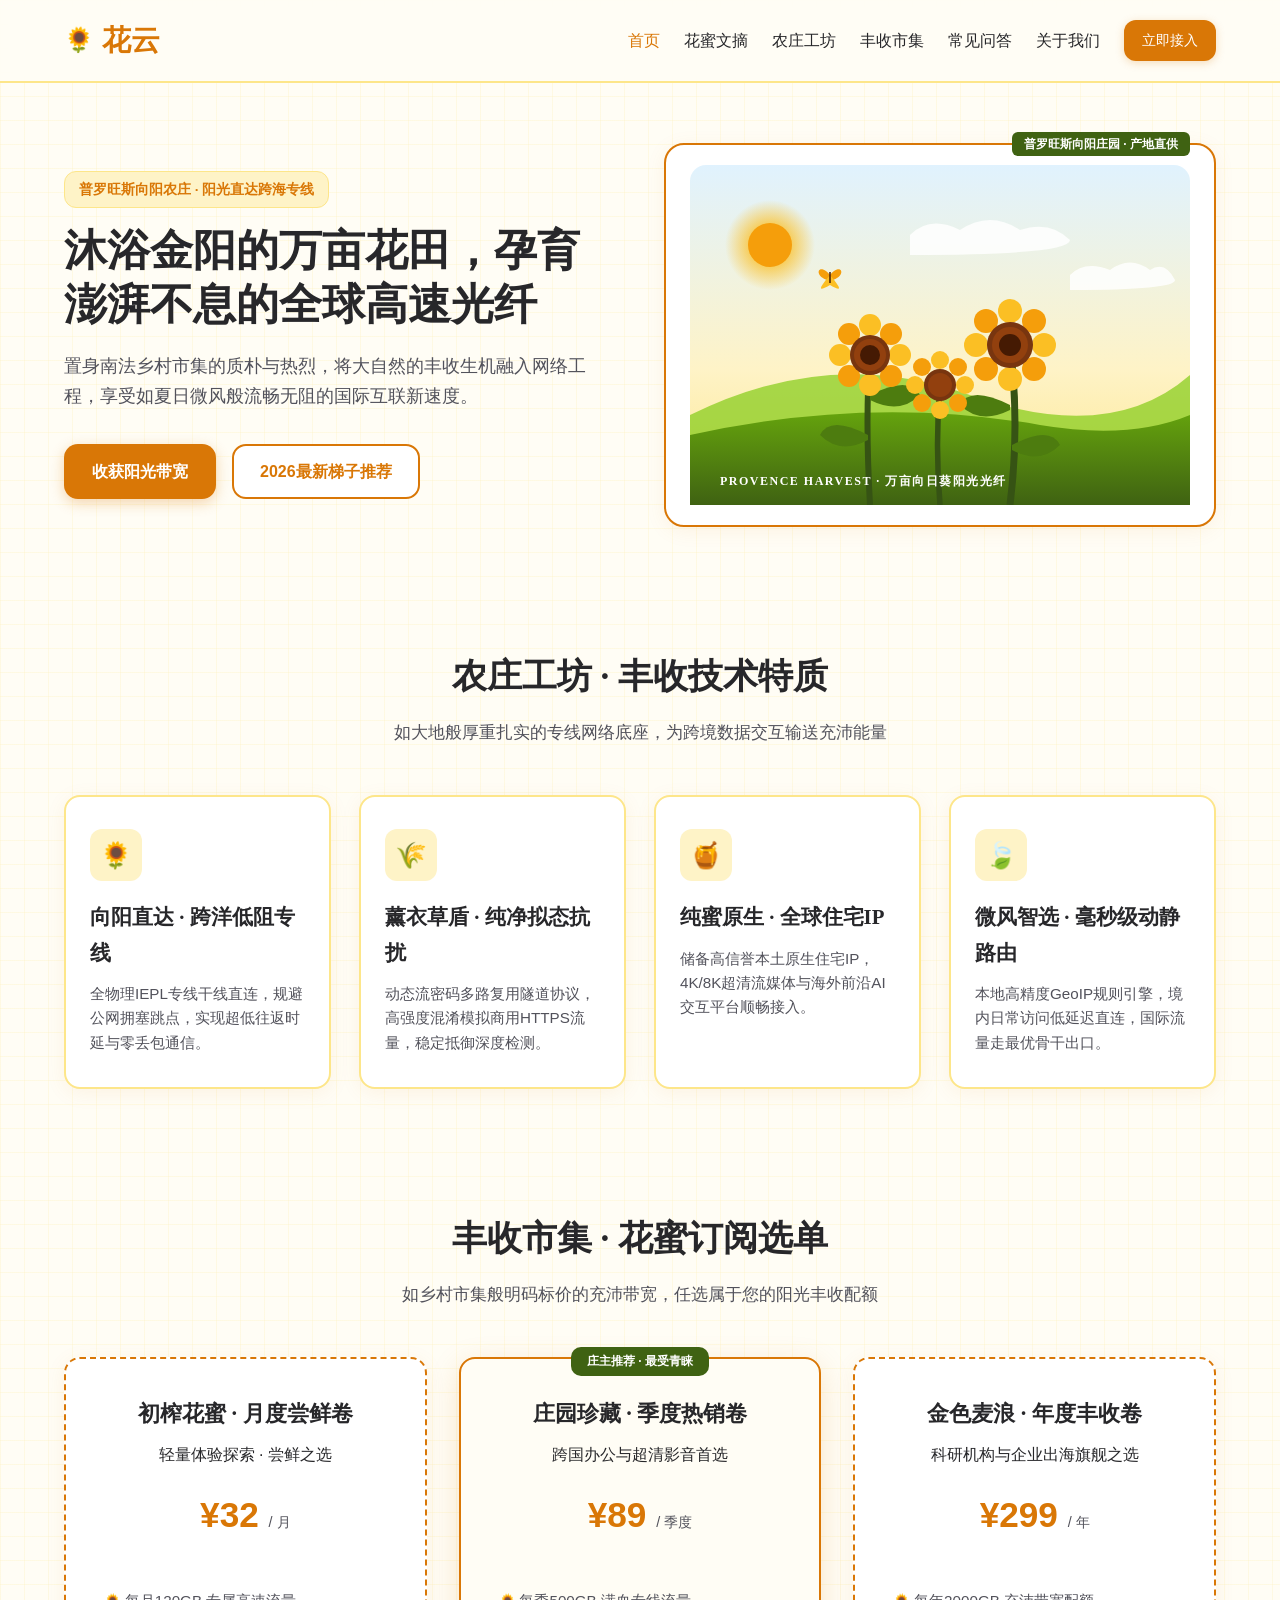
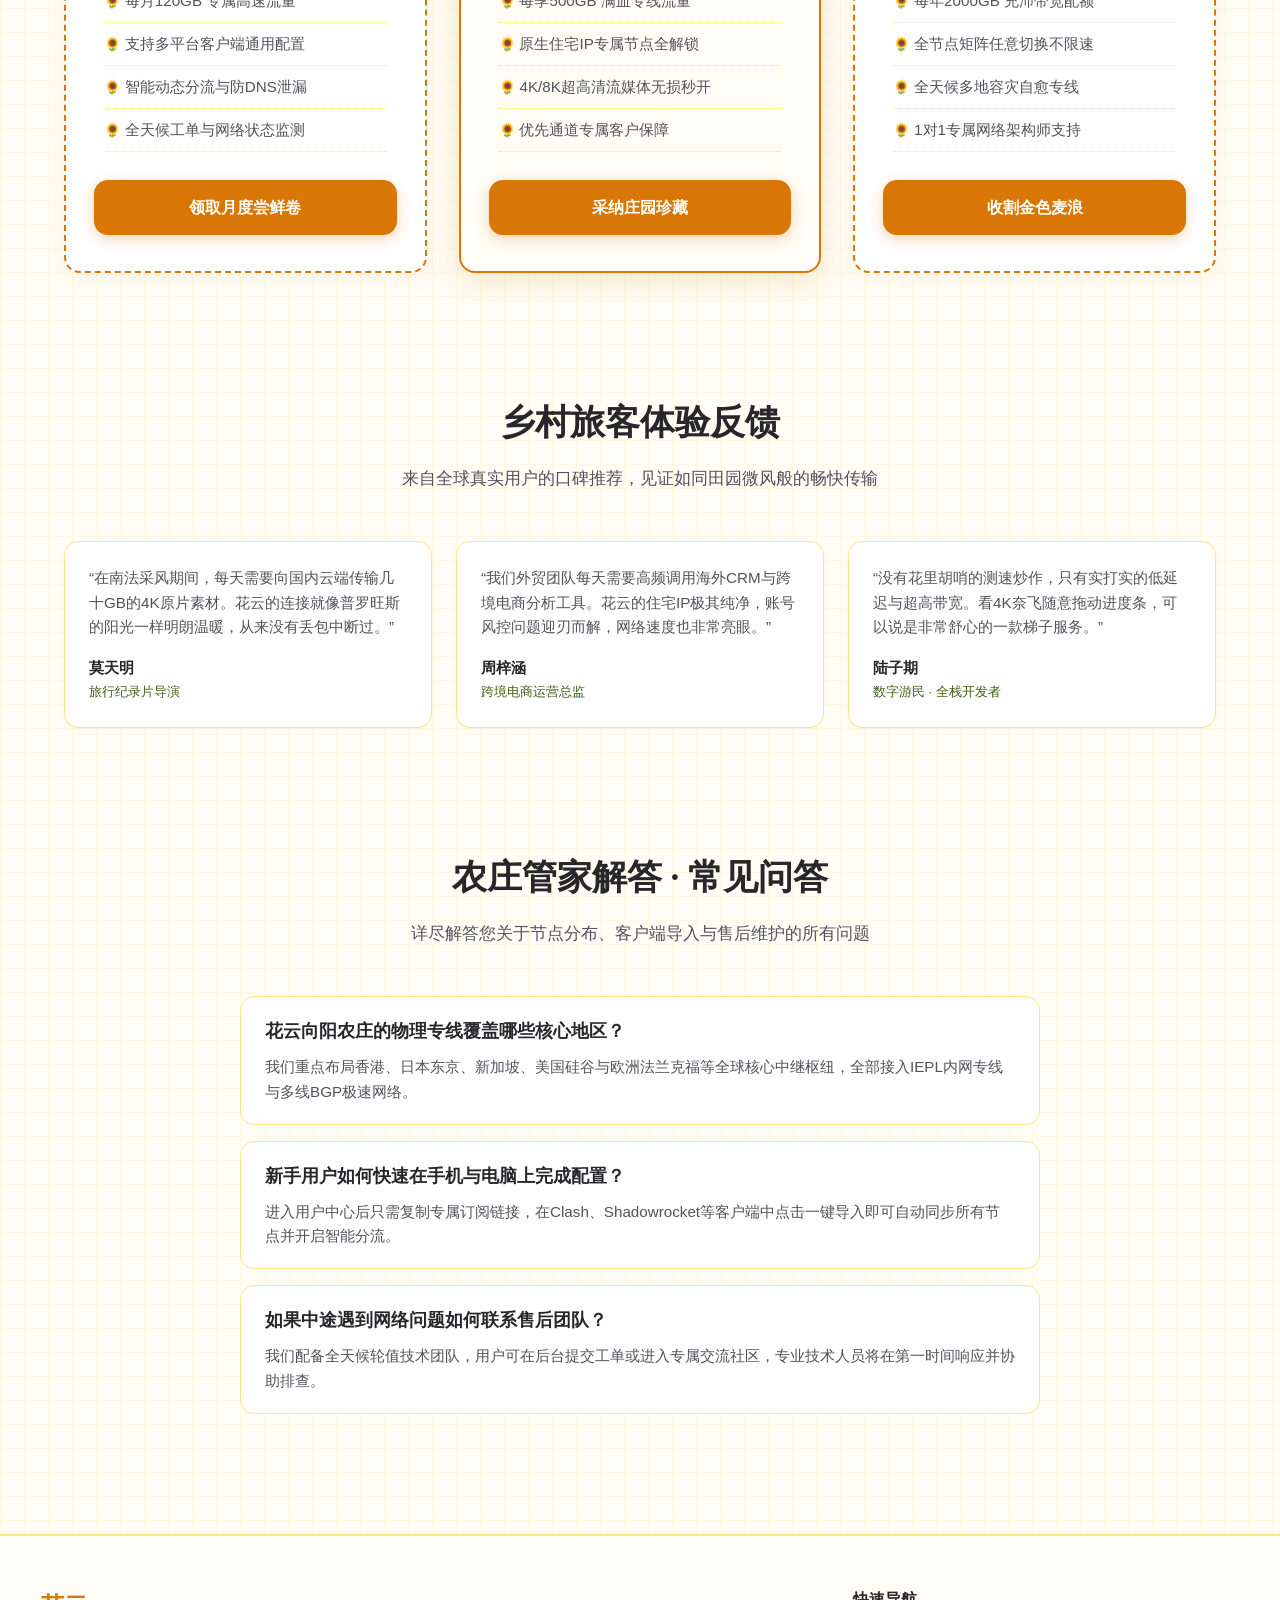
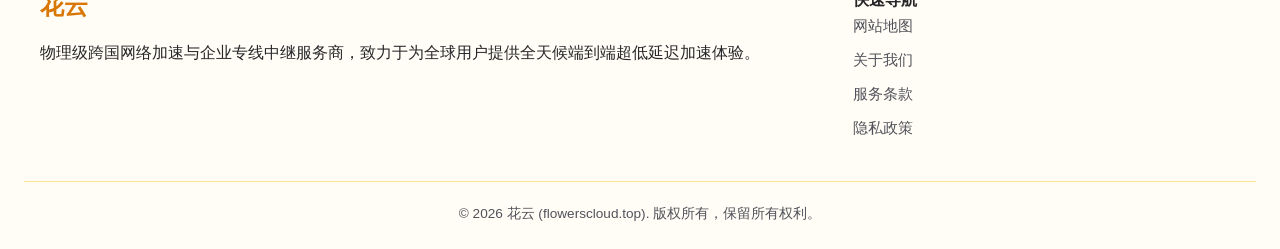
==== index.html @ 69e5b82a "Deploy flowerscloud.top landing page with unique design style" ====
<!DOCTYPE html>
<html lang="zh-CN">
<head>
<meta charset="UTF-8">
<meta name="viewport" content="width=device-width, initial-scale=1.0">
<title>花云 - 普罗旺斯向阳农庄高速专线网络</title>
<meta name="description" content="花云官方网站，沐浴金阳的万亩花田，孕育澎湃不息的全球高速光纤，全天候端到端超低延迟跨国加速。">
<link rel="stylesheet" href="style.css">
<script type="application/ld+json">
{
  "@context": "https://schema.org",
  "@type": "Product",
  "name": "花云",
  "brand": {
    "@type": "Brand",
    "name": "花云"
  },
  "description": "花云轻盈绽放的物理专线网络加速服务，专为跨国4K流媒体与前沿AI协作打造。",
  "offers": {
    "@type": "AggregateOffer",
    "priceCurrency": "CNY",
    "lowPrice": "32.00",
    "highPrice": "359.00",
    "offerCount": "3"
  }
}
</script>
</head>
<body>
<header class="header">
  <div class="nav-container">
    <a href="index.html" class="logo">花云</a>
    <nav class="nav-links">
      <a href="index.html" class="active">首页</a>
      <a href="nectar-digest.html">花蜜文摘</a>
      <a href="#features">农庄工坊</a>
      <a href="#pricing">丰收市集</a>
      <a href="#faq">常见问答</a>
      <a href="about.html">关于我们</a>
      <a href="https://ww012.twilightaff.com/#/?code=A56DH1Af" class="btn-nav" rel="nofollow" target="_blank">立即接入</a>
    </nav>
  </div>
</header>

<main>
  <section class="hero">
    <div class="hero-content">
      <span class="hero-tag">普罗旺斯向阳农庄 · 阳光直达跨海专线</span>
      <h1>沐浴金阳的万亩花田，孕育澎湃不息的全球高速光纤</h1>
      <p>置身南法乡村市集的质朴与热烈，将大自然的丰收生机融入网络工程，享受如夏日微风般流畅无阻的国际互联新速度。</p>
      <div class="hero-btns">
        <a href="https://ww012.twilightaff.com/#/?code=A56DH1Af" class="btn-primary" rel="nofollow" target="_blank">收获阳光带宽</a>
        <a href="https://tizilab.net/paihang/" class="btn-secondary" target="_blank">2026最新梯子推荐</a>
      </div>
    </div>
    <div class="hero-art-container">
      <svg viewBox="0 0 500 340" xmlns="http://www.w3.org/2000/svg" class="hero-svg">
  <defs>
    <linearGradient id="sunSky" x1="0%" y1="0%" x2="0%" y2="100%">
      <stop offset="0%" stop-color="#E0F2FE"/>
      <stop offset="60%" stop-color="#FEF3C7"/>
      <stop offset="100%" stop-color="#FDE68A"/>
    </linearGradient>
    <linearGradient id="hillGreen" x1="0%" y1="0%" x2="0%" y2="100%">
      <stop offset="0%" stop-color="#65A30D"/>
      <stop offset="100%" stop-color="#3F6212"/>
    </linearGradient>
    <radialGradient id="sunRays" cx="50%" cy="50%" r="50%">
      <stop offset="0%" stop-color="#F59E0B" stop-opacity="1"/>
      <stop offset="40%" stop-color="#FBBF24" stop-opacity="0.8"/>
      <stop offset="100%" stop-color="#FBBF24" stop-opacity="0"/>
    </radialGradient>
  </defs>
  <style>
    @keyframes flowerSwayLeft {
      0%, 100% { transform: rotate(0deg); }
      50% { transform: rotate(-3deg); }
    }
    @keyframes flowerSwayRight {
      0%, 100% { transform: rotate(0deg); }
      50% { transform: rotate(3.5deg); }
    }
    @keyframes butterflyFly {
      0% { transform: translate(0, 0) scale(1); }
      25% { transform: translate(30px, -20px) scale(0.9); }
      50% { transform: translate(60px, 5px) scale(1.05); }
      75% { transform: translate(90px, -25px) scale(0.95); }
      100% { transform: translate(120px, 0) scale(1); }
    }
    @keyframes cloudDriftSlow {
      0%, 100% { transform: translateX(0); }
      50% { transform: translateX(20px); }
    }
    .sway-1 { transform-origin: 180px 320px; animation: flowerSwayLeft 5s ease-in-out infinite; }
    .sway-2 { transform-origin: 320px 320px; animation: flowerSwayRight 6s ease-in-out infinite; }
    .sway-3 { transform-origin: 250px 320px; animation: flowerSwayLeft 4.5s ease-in-out 1s infinite; }
    .butterfly-move { animation: butterflyFly 8s ease-in-out infinite alternate; }
    .cloud-drift { animation: cloudDriftSlow 12s ease-in-out infinite; }
  </style>

  <rect width="500" height="340" rx="16" fill="url(#sunSky)"/>

  <!-- Warm Golden Sun -->
  <circle cx="80" cy="80" r="45" fill="url(#sunRays)"/>
  <circle cx="80" cy="80" r="22" fill="#F59E0B"/>

  <!-- Fluffy White Cumulus Clouds -->
  <g class="cloud-drift" fill="#FFFFFF" opacity="0.85">
    <path d="M 220 70 Q 240 50 270 65 Q 300 45 330 65 Q 360 55 380 75 Q 380 90 220 90 Z"/>
    <path d="M 380 110 Q 395 95 420 105 Q 440 90 460 105 Q 475 95 485 115 Q 485 125 380 125 Z"/>
  </g>

  <!-- Rolling Provence Countryside Hills -->
  <path d="M 0 250 Q 140 180 280 230 Q 420 280 500 210 L 500 340 L 0 340 Z" fill="#84CC16" opacity="0.7"/>
  <path d="M 0 270 Q 180 230 350 260 Q 440 275 500 250 L 500 340 L 0 340 Z" fill="url(#hillGreen)"/>

  <!-- Sunflower 1 (Left Swaying) -->
  <g class="sway-1">
    <path d="M 180 340 Q 175 250 180 190" fill="none" stroke="#365314" stroke-width="6"/>
    <!-- Leaves -->
    <path d="M 178 270 Q 140 250 130 270 Q 150 290 178 275 Z" fill="#4D7C0F"/>
    <path d="M 180 230 Q 220 210 230 230 Q 210 250 180 235 Z" fill="#4D7C0F"/>
    <!-- Head -->
    <g transform="translate(180, 190)">
      <!-- Petals ring -->
      <circle cx="0" cy="-30" r="11" fill="#FBBF24"/>
      <circle cx="21" cy="-21" r="11" fill="#F59E0B"/>
      <circle cx="30" cy="0" r="11" fill="#FBBF24"/>
      <circle cx="21" cy="21" r="11" fill="#F59E0B"/>
      <circle cx="0" cy="30" r="11" fill="#FBBF24"/>
      <circle cx="-21" cy="21" r="11" fill="#F59E0B"/>
      <circle cx="-30" cy="0" r="11" fill="#FBBF24"/>
      <circle cx="-21" cy="-21" r="11" fill="#F59E0B"/>
      <!-- Seed Center -->
      <circle cx="0" cy="0" r="20" fill="#78350F"/>
      <circle cx="0" cy="0" r="16" fill="#92400E"/>
      <circle cx="0" cy="0" r="10" fill="#451A03"/>
    </g>
  </g>

  <!-- Sunflower 2 (Right Swaying) -->
  <g class="sway-2">
    <path d="M 320 340 Q 330 260 320 180" fill="none" stroke="#365314" stroke-width="7"/>
    <path d="M 322 280 Q 360 260 370 280 Q 350 300 322 285 Z" fill="#4D7C0F"/>
    <path d="M 320 240 Q 280 220 270 240 Q 290 260 320 245 Z" fill="#4D7C0F"/>
    <g transform="translate(320, 180)">
      <circle cx="0" cy="-34" r="12" fill="#FBBF24"/>
      <circle cx="24" cy="-24" r="12" fill="#F59E0B"/>
      <circle cx="34" cy="0" r="12" fill="#FBBF24"/>
      <circle cx="24" cy="24" r="12" fill="#F59E0B"/>
      <circle cx="0" cy="34" r="12" fill="#FBBF24"/>
      <circle cx="-24" cy="24" r="12" fill="#F59E0B"/>
      <circle cx="-34" cy="0" r="12" fill="#FBBF24"/>
      <circle cx="-24" cy="-24" r="12" fill="#F59E0B"/>
      <circle cx="0" cy="0" r="23" fill="#78350F"/>
      <circle cx="0" cy="0" r="18" fill="#92400E"/>
      <circle cx="0" cy="0" r="11" fill="#451A03"/>
    </g>
  </g>

  <!-- Sunflower 3 (Center Foreground) -->
  <g class="sway-3">
    <path d="M 250 340 Q 245 280 250 220" fill="none" stroke="#365314" stroke-width="5.5"/>
    <g transform="translate(250, 220)">
      <circle cx="0" cy="-25" r="9" fill="#FBBF24"/>
      <circle cx="18" cy="-18" r="9" fill="#F59E0B"/>
      <circle cx="25" cy="0" r="9" fill="#FBBF24"/>
      <circle cx="18" cy="18" r="9" fill="#F59E0B"/>
      <circle cx="0" cy="25" r="9" fill="#FBBF24"/>
      <circle cx="-18" cy="18" r="9" fill="#F59E0B"/>
      <circle cx="-25" cy="0" r="9" fill="#FBBF24"/>
      <circle cx="-18" cy="-18" r="9" fill="#F59E0B"/>
      <circle cx="0" cy="0" r="16" fill="#78350F"/>
      <circle cx="0" cy="0" r="12" fill="#92400E"/>
    </g>
  </g>

  <!-- Fluttering Butterfly -->
  <g transform="translate(140, 110)" class="butterfly-move">
    <path d="M 0 0 C -12 -14, -18 2, 0 6 C 18 2, 12 -14, 0 0 Z" fill="#F59E0B"/>
    <path d="M 0 0 C -10 12, -14 18, 0 10 C 14 18, 10 12, 0 0 Z" fill="#FBBF24"/>
    <line x1="0" y1="-3" x2="0" y2="8" stroke="#451A03" stroke-width="1.5"/>
  </g>

  <!-- Farm Watermark -->
  <text x="30" y="320" font-family="'Palatino', serif" font-size="12" fill="#FFFFFF" font-weight="bold" letter-spacing="1.5">PROVENCE HARVEST · 万亩向日葵阳光光纤</text>
</svg>
    </div>
  </section>

  <section class="section" id="features">
    <div class="section-header">
      <h2 class="section-title">农庄工坊 · 丰收技术特质</h2>
      <p class="section-sub">如大地般厚重扎实的专线网络底座，为跨境数据交互输送充沛能量</p>
    </div>
    <div class="crate-grid">
      <div class="crate-card">
        <div class="crate-icon">🌻</div>
        <h3>向阳直达 · 跨洋低阻专线</h3>
        <p>全物理IEPL专线干线直连，规避公网拥塞跳点，实现超低往返时延与零丢包通信。</p>
      </div>
      <div class="crate-card">
        <div class="crate-icon">🌾</div>
        <h3>薰衣草盾 · 纯净拟态抗扰</h3>
        <p>动态流密码多路复用隧道协议，高强度混淆模拟商用HTTPS流量，稳定抵御深度检测。</p>
      </div>
      <div class="crate-card">
        <div class="crate-icon">🍯</div>
        <h3>纯蜜原生 · 全球住宅IP</h3>
        <p>储备高信誉本土原生住宅IP，4K/8K超清流媒体与海外前沿AI交互平台顺畅接入。</p>
      </div>
      <div class="crate-card">
        <div class="crate-icon">🍃</div>
        <h3>微风智选 · 毫秒级动静路由</h3>
        <p>本地高精度GeoIP规则引擎，境内日常访问低延迟直连，国际流量走最优骨干出口。</p>
      </div>
    </div>
  </section>

  <section class="section" id="pricing">
    <div class="section-header">
      <h2 class="section-title">丰收市集 · 花蜜订阅选单</h2>
      <p class="section-sub">如乡村市集般明码标价的充沛带宽，任选属于您的阳光丰收配额</p>
    </div>
    <div class="coupon-grid">
      <div class="coupon-card">
        <h3>初榨花蜜 · 月度尝鲜卷</h3>
        <p>轻量体验探索 · 尝鲜之选</p>
        <div class="coupon-price">¥32 <span>/ 月</span></div>
        <ul class="coupon-features">
          <li>每月120GB 专属高速流量</li>
          <li>支持多平台客户端通用配置</li>
          <li>智能动态分流与防DNS泄漏</li>
          <li>全天候工单与网络状态监测</li>
        </ul>
        <a href="https://ww012.twilightaff.com/#/?code=A56DH1Af" class="btn-primary" rel="nofollow" target="_blank">领取月度尝鲜卷</a>
      </div>
      <div class="coupon-card featured">
        <div class="coupon-badge">庄主推荐 · 最受青睐</div>
        <h3>庄园珍藏 · 季度热销卷</h3>
        <p>跨国办公与超清影音首选</p>
        <div class="coupon-price">¥89 <span>/ 季度</span></div>
        <ul class="coupon-features">
          <li>每季500GB 满血专线流量</li>
          <li>原生住宅IP专属节点全解锁</li>
          <li>4K/8K超高清流媒体无损秒开</li>
          <li>优先通道专属客户保障</li>
        </ul>
        <a href="https://ww012.twilightaff.com/#/?code=A56DH1Af" class="btn-primary" rel="nofollow" target="_blank">采纳庄园珍藏</a>
      </div>
      <div class="coupon-card">
        <h3>金色麦浪 · 年度丰收卷</h3>
        <p>科研机构与企业出海旗舰之选</p>
        <div class="coupon-price">¥299 <span>/ 年</span></div>
        <ul class="coupon-features">
          <li>每年2000GB 充沛带宽配额</li>
          <li>全节点矩阵任意切换不限速</li>
          <li>全天候多地容灾自愈专线</li>
          <li>1对1专属网络架构师支持</li>
        </ul>
        <a href="https://ww012.twilightaff.com/#/?code=A56DH1Af" class="btn-primary" rel="nofollow" target="_blank">收割金色麦浪</a>
      </div>
    </div>
  </section>

  <section class="section">
    <div class="section-header">
      <h2 class="section-title">乡村旅客体验反馈</h2>
      <p class="section-sub">来自全球真实用户的口碑推荐，见证如同田园微风般的畅快传输</p>
    </div>
    <div class="diary-grid">
      <div class="diary-card">
        <p>“在南法采风期间，每天需要向国内云端传输几十GB的4K原片素材。花云的连接就像普罗旺斯的阳光一样明朗温暖，从来没有丢包中断过。”</p>
        <div class="diary-author">莫天明</div>
        <div class="diary-role">旅行纪录片导演</div>
      </div>
      <div class="diary-card">
        <p>“我们外贸团队每天需要高频调用海外CRM与跨境电商分析工具。花云的住宅IP极其纯净，账号风控问题迎刃而解，网络速度也非常亮眼。”</p>
        <div class="diary-author">周梓涵</div>
        <div class="diary-role">跨境电商运营总监</div>
      </div>
      <div class="diary-card">
        <p>“没有花里胡哨的测速炒作，只有实打实的低延迟与超高带宽。看4K奈飞随意拖动进度条，可以说是非常舒心的一款梯子服务。”</p>
        <div class="diary-author">陆子期</div>
        <div class="diary-role">数字游民 · 全栈开发者</div>
      </div>
    </div>
  </section>

  <section class="section" id="faq">
    <div class="section-header">
      <h2 class="section-title">农庄管家解答 · 常见问答</h2>
      <p class="section-sub">详尽解答您关于节点分布、客户端导入与售后维护的所有问题</p>
    </div>
    <div class="faq-list">
      <div class="faq-item">
        <div class="faq-q">花云向阳农庄的物理专线覆盖哪些核心地区？</div>
        <div class="faq-a">我们重点布局香港、日本东京、新加坡、美国硅谷与欧洲法兰克福等全球核心中继枢纽，全部接入IEPL内网专线与多线BGP极速网络。</div>
      </div>
      <div class="faq-item">
        <div class="faq-q">新手用户如何快速在手机与电脑上完成配置？</div>
        <div class="faq-a">进入用户中心后只需复制专属订阅链接，在Clash、Shadowrocket等客户端中点击一键导入即可自动同步所有节点并开启智能分流。</div>
      </div>
      <div class="faq-item">
        <div class="faq-q">如果中途遇到网络问题如何联系售后团队？</div>
        <div class="faq-a">我们配备全天候轮值技术团队，用户可在后台提交工单或进入专属交流社区，专业技术人员将在第一时间响应并协助排查。</div>
      </div>
    </div>
  </section>
</main>

<footer class="footer">
  <div class="footer-container">
    <div class="footer-col">
      <div class="footer-logo">花云</div>
      <p>物理级跨国网络加速与企业专线中继服务商，致力于为全球用户提供全天候端到端超低延迟加速体验。</p>
    </div>
    <div class="footer-col">
      <h4>快速导航</h4>
      <div class="footer-links">
        <a href="sitemap.html">网站地图</a>
        <a href="about.html">关于我们</a>
        <a href="terms.html">服务条款</a>
        <a href="privacy.html">隐私政策</a>
      </div>
    </div>
  </div>
  <div class="footer-bottom">
    <p>&copy; 2026 花云 (flowerscloud.top). 版权所有，保留所有权利。</p>
  </div>
</footer>
</body>
</html>
---- style.css ----
/* Provence Sunflower Farm & French Countryside Market Theme */
:root {
  --bg-main: #FFFDF5;
  --bg-card: #FFFFFF;
  --bg-subtle: #FEF3C7;
  --text-main: #27272A;
  --text-muted: #52525B;
  --primary: #D97706;
  --primary-hover: #B45309;
  --primary-light: #FEF3C7;
  --accent-sun: #F59E0B;
  --accent-olive: #3F6212;
  --accent-lavender: #7C3AED;
  --border-color: #FDE68A;
  --border-crate: #D97706;
  --font-serif: "Palatino", "Georgia", "Songti SC", serif;
  --font-sans: -apple-system, BlinkMacSystemFont, "PingFang SC", "Segoe UI", sans-serif;
  --radius: 18px;
  --shadow: 0 4px 20px rgba(217, 119, 6, 0.08);
  --shadow-hover: 0 8px 30px rgba(217, 119, 6, 0.16);
}

* { box-sizing: border-box; margin: 0; padding: 0; }
body {
  background-color: var(--bg-main);
  background-image: 
    linear-gradient(rgba(254, 243, 199, 0.4) 1px, transparent 1px),
    linear-gradient(90deg, rgba(254, 243, 199, 0.4) 1px, transparent 1px);
  background-size: 24px 24px;
  color: var(--text-main);
  font-family: var(--font-sans);
  line-height: 1.7;
}

.header {
  background: rgba(255, 253, 245, 0.94);
  backdrop-filter: blur(10px);
  border-bottom: 2px solid var(--border-color);
  position: sticky;
  top: 0;
  z-index: 100;
}
.nav-container {
  max-width: 1200px;
  margin: 0 auto;
  padding: 16px 24px;
  display: flex;
  justify-content: space-between;
  align-items: center;
}
.logo {
  font-family: var(--font-serif);
  font-size: 1.8rem;
  font-weight: 700;
  color: var(--primary);
  text-decoration: none;
  display: flex;
  align-items: center;
  gap: 8px;
}
.logo::before {
  content: "🌻";
  font-size: 1.5rem;
}
.nav-links {
  display: flex;
  align-items: center;
  gap: 24px;
  flex-wrap: wrap;
}
.nav-links a {
  color: var(--text-main);
  text-decoration: none;
  font-weight: 500;
  transition: color 0.2s;
}
.nav-links a:hover, .nav-links a.active { color: var(--primary); }
a:visited { color: var(--primary-hover); }
.btn-nav {
  background: var(--primary);
  color: #fff !important;
  padding: 8px 18px;
  border-radius: 12px;
  font-size: 0.9rem;
  font-weight: 600;
  box-shadow: 0 2px 8px rgba(217, 119, 6, 0.25);
}

.hero {
  max-width: 1200px;
  margin: 0 auto;
  padding: 60px 24px;
  display: grid;
  grid-template-columns: 1fr 1fr;
  gap: 48px;
  align-items: center;
}
.hero-tag {
  display: inline-block;
  background: var(--primary-light);
  color: var(--primary);
  padding: 6px 14px;
  border-radius: 12px;
  font-size: 0.85rem;
  font-weight: 600;
  margin-bottom: 16px;
  border: 1px solid var(--border-color);
}
.hero h1 {
  font-family: var(--font-serif);
  font-size: 2.7rem;
  line-height: 1.25;
  color: var(--text-main);
  margin-bottom: 20px;
}
.hero p {
  color: var(--text-muted);
  font-size: 1.1rem;
  margin-bottom: 32px;
}
.hero-btns {
  display: flex;
  gap: 16px;
  flex-wrap: wrap;
}
.btn-primary {
  background: var(--primary);
  color: #fff;
  padding: 14px 28px;
  border-radius: 14px;
  text-decoration: none;
  font-weight: 600;
  box-shadow: 0 4px 14px rgba(217, 119, 6, 0.3);
  transition: all 0.2s;
}
.btn-primary:hover { background: var(--primary-hover); transform: translateY(-2px); }
.btn-secondary {
  background: #FFF;
  color: var(--primary);
  border: 2px solid var(--primary);
  padding: 12px 26px;
  border-radius: 14px;
  text-decoration: none;
  font-weight: 600;
  transition: all 0.2s;
}
.btn-secondary:hover { background: var(--primary-light); }

.hero-art-container {
  background: #FFF;
  border-radius: 20px;
  padding: 20px;
  border: 2px solid var(--border-crate);
  box-shadow: var(--shadow);
  position: relative;
}
.hero-art-container::before {
  content: "普罗旺斯向阳庄园 · 产地直供";
  position: absolute;
  top: -13px;
  right: 24px;
  background: var(--accent-olive);
  color: #FFF;
  font-size: 0.75rem;
  font-weight: 700;
  padding: 2px 12px;
  border-radius: 6px;
}
.hero-svg { width: 100%; height: 340px; display: block; }

/* Wooden Crate Features */
.section { padding: 60px 24px; max-width: 1200px; margin: 0 auto; }
.section-header { text-align: center; margin-bottom: 48px; }
.section-title { font-family: var(--font-serif); font-size: 2.2rem; color: var(--text-main); margin-bottom: 12px; }
.section-sub { color: var(--text-muted); font-size: 1.05rem; }

.crate-grid {
  display: grid;
  grid-template-columns: repeat(auto-fit, minmax(260px, 1fr));
  gap: 28px;
}
.crate-card {
  background: #FFF;
  border-radius: 16px;
  border: 2px solid var(--border-color);
  padding: 32px 24px;
  box-shadow: var(--shadow);
  position: relative;
  transition: transform 0.2s, box-shadow 0.2s;
}
.crate-card:hover { transform: translateY(-4px); box-shadow: var(--shadow-hover); border-color: var(--primary); }
.crate-icon {
  width: 52px;
  height: 52px;
  border-radius: 12px;
  background: var(--primary-light);
  color: var(--primary);
  display: flex;
  align-items: center;
  justify-content: center;
  font-size: 1.6rem;
  margin-bottom: 18px;
}
.crate-card h3 { font-family: var(--font-serif); font-size: 1.3rem; margin-bottom: 12px; color: var(--text-main); }
.crate-card p { color: var(--text-muted); font-size: 0.95rem; line-height: 1.6; }

/* Perforated Market Coupon Pricing Cards */
.coupon-grid {
  display: grid;
  grid-template-columns: repeat(auto-fit, minmax(300px, 1fr));
  gap: 32px;
}
.coupon-card {
  background: #FFF;
  border: 2px dashed var(--border-crate);
  border-radius: 16px;
  padding: 36px 28px;
  box-shadow: var(--shadow);
  position: relative;
  text-align: center;
  display: flex;
  flex-direction: column;
  justify-content: space-between;
}
.coupon-card.featured {
  border: 2px solid var(--primary);
  background: #FFFDF5;
  box-shadow: 0 8px 30px rgba(217, 119, 6, 0.18);
}
.coupon-badge {
  position: absolute;
  top: -12px;
  left: 50%;
  transform: translateX(-50%);
  background: var(--accent-olive);
  color: #fff;
  font-size: 0.75rem;
  font-weight: 700;
  padding: 4px 16px;
  border-radius: 10px;
}
.coupon-card h3 { font-family: var(--font-serif); font-size: 1.4rem; margin-bottom: 8px; color: var(--text-main); }
.coupon-price { font-size: 2.2rem; font-weight: 800; color: var(--primary); margin: 16px 0; }
.coupon-price span { font-size: 0.9rem; font-weight: 400; color: var(--text-muted); }
.coupon-features { list-style: none; text-align: left; margin: 20px 0 28px; padding: 0 10px; }
.coupon-features li { padding: 8px 0; border-bottom: 1px dotted var(--border-color); color: var(--text-muted); font-size: 0.95rem; }
.coupon-features li::before { content: "🌻 "; font-size: 0.85rem; }

/* Country Diary Testimonials */
.diary-grid {
  display: grid;
  grid-template-columns: repeat(auto-fit, minmax(300px, 1fr));
  gap: 24px;
}
.diary-card {
  background: #FFF;
  border: 1px solid var(--border-color);
  border-radius: 14px;
  padding: 24px;
  box-shadow: 0 2px 10px rgba(0,0,0,0.03);
}
.diary-card p { color: var(--text-muted); font-size: 0.95rem; line-height: 1.6; margin-bottom: 16px; }
.diary-author { font-weight: 700; color: var(--text-main); font-size: 0.95rem; }
.diary-role { font-size: 0.8rem; color: var(--accent-olive); }

/* FAQ */
.faq-list { max-width: 800px; margin: 0 auto; display: flex; flex-direction: column; gap: 16px; }
.faq-item {
  background: #FFF;
  border-radius: 14px;
  border: 1px solid var(--border-color);
  padding: 20px 24px;
}
.faq-q { font-weight: 700; font-size: 1.1rem; color: var(--text-main); margin-bottom: 8px; }
.faq-a { color: var(--text-muted); font-size: 0.95rem; line-height: 1.6; }

/* Footer */
.footer {
  background: #FFFDF5;
  border-top: 2px solid var(--border-color);
  padding: 50px 24px 24px;
  margin-top: 60px;
}
.footer-container {
  max-width: 1200px;
  margin: 0 auto;
  display: grid;
  grid-template-columns: 2fr 1fr;
  gap: 40px;
}
.footer-logo { font-family: var(--font-serif); font-size: 1.5rem; font-weight: bold; color: var(--primary); margin-bottom: 12px; }
.footer-links { display: flex; flex-direction: column; gap: 8px; }
.footer-links a { color: var(--text-muted); text-decoration: none; font-size: 0.95rem; }
.footer-links a:hover { color: var(--primary); }
.footer-bottom { text-align: center; border-top: 1px solid var(--border-color); margin-top: 40px; padding-top: 20px; font-size: 0.85rem; color: var(--text-muted); }

@media (max-width: 768px) {
  .hero { grid-template-columns: 1fr; padding: 40px 16px; }
  .footer-container { grid-template-columns: 1fr; }
  .nav-links { gap: 12px; }
}
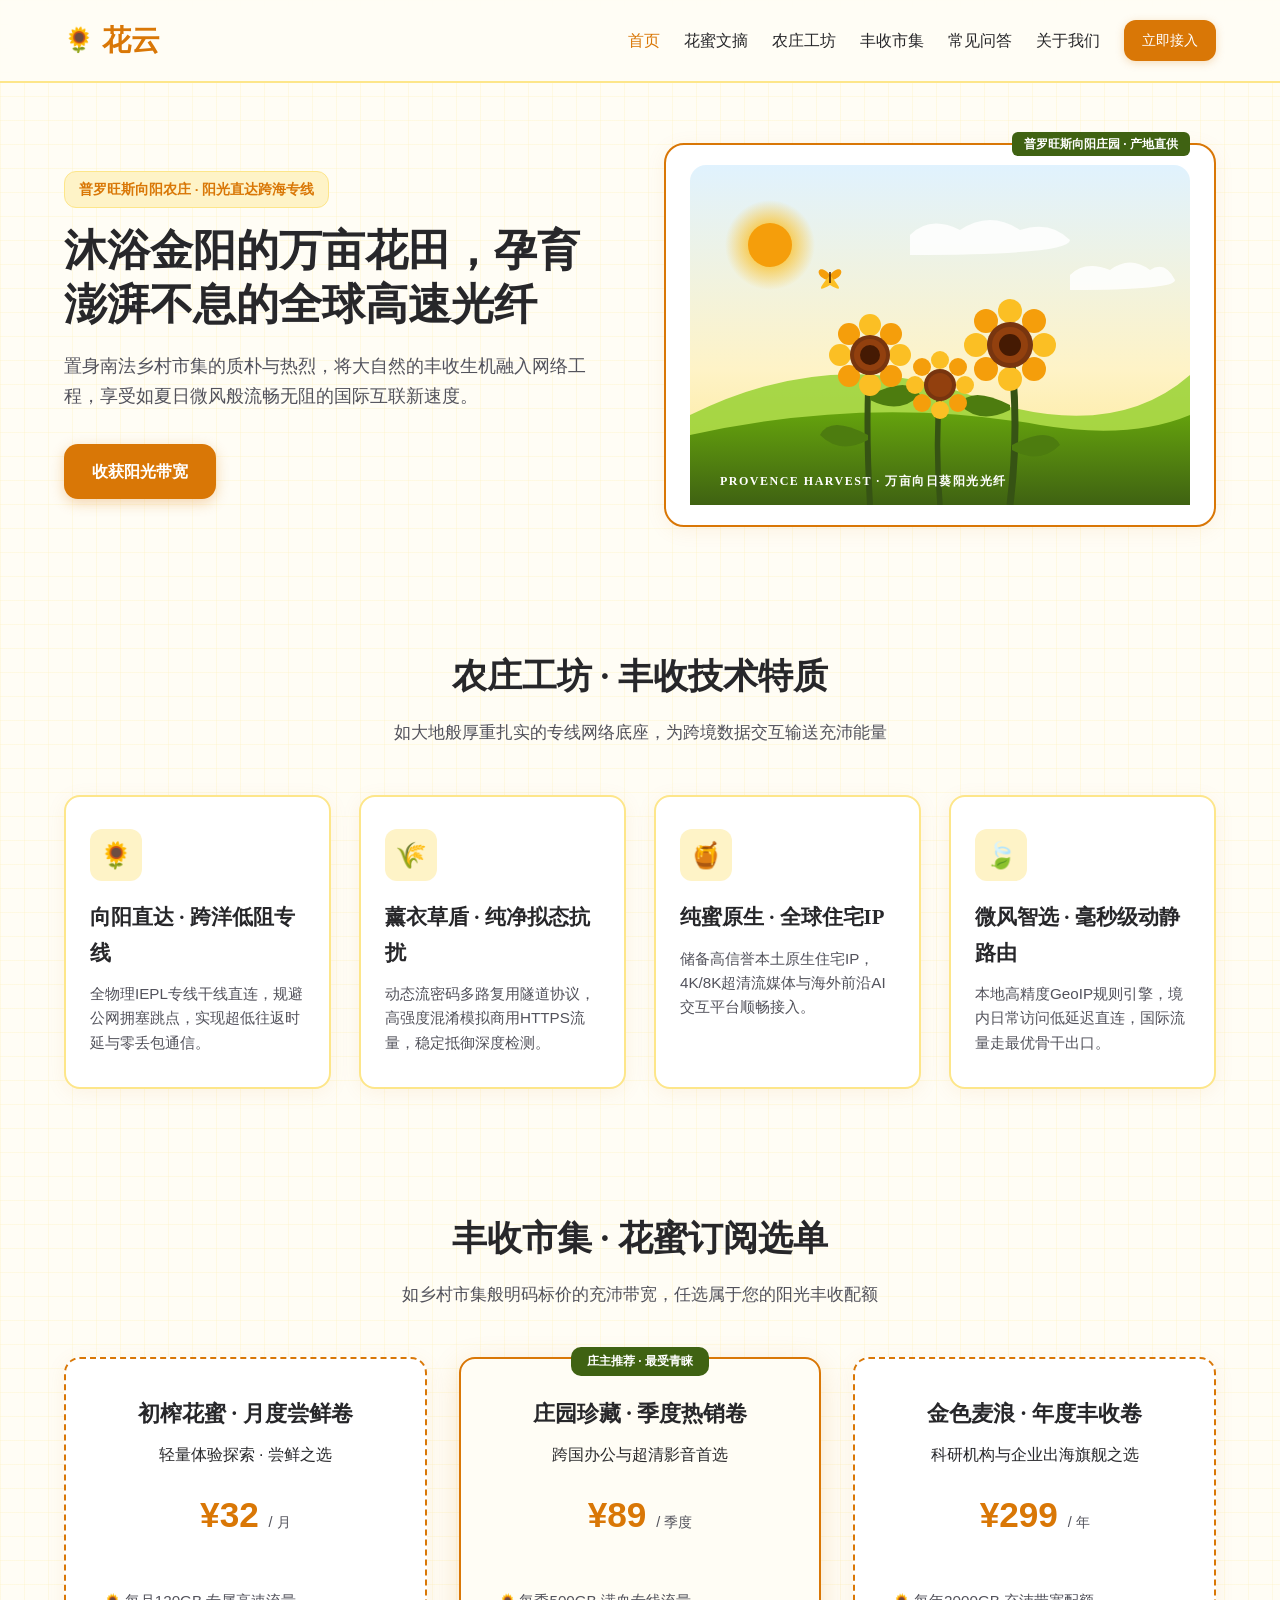
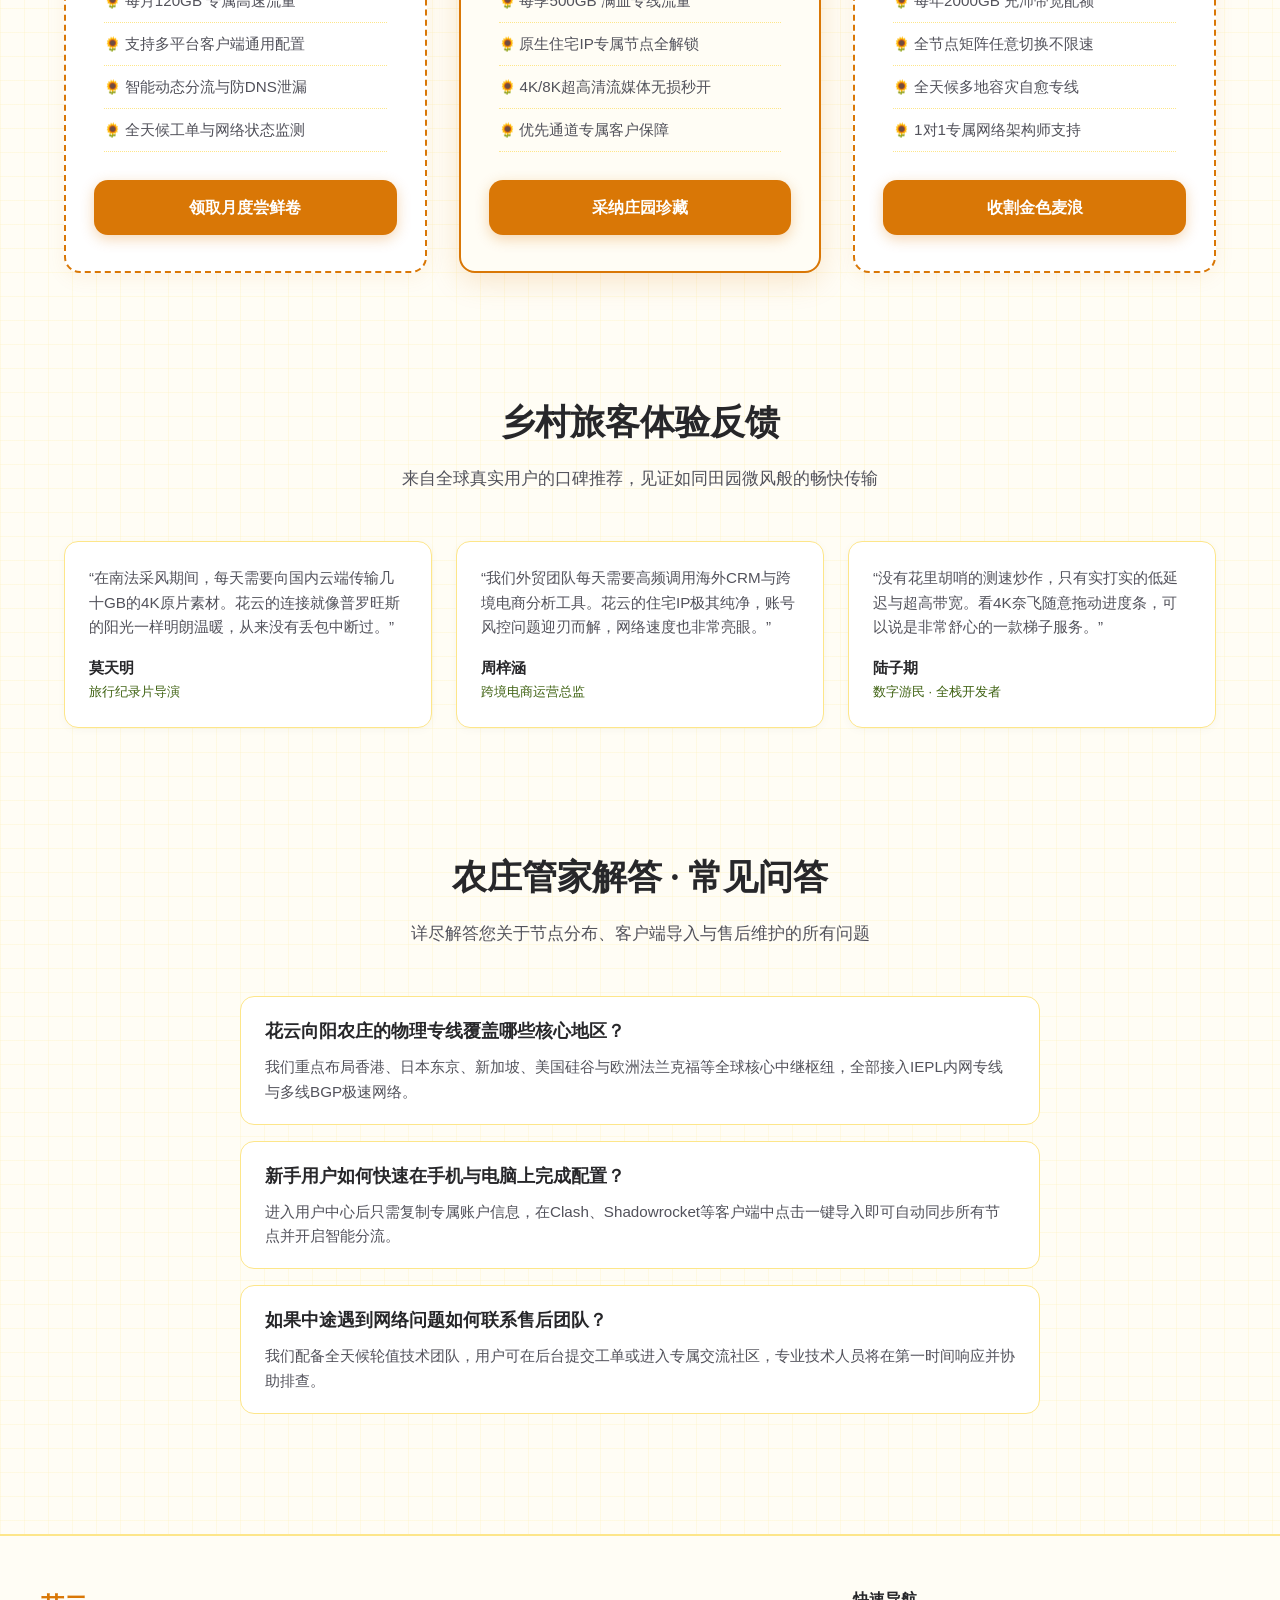
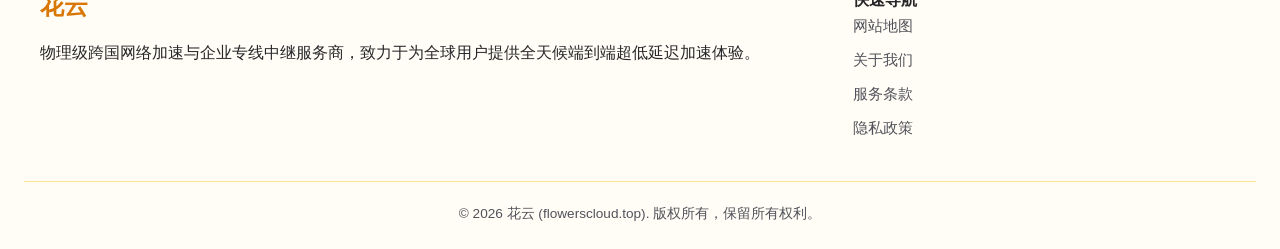
==== commit 789e8478: "fix: remove external blog links, desensitize subscription terms, and align official landing page sty" ====
--- a/index.html
+++ b/index.html
@@ -50,7 +50,7 @@
       <p>置身南法乡村市集的质朴与热烈，将大自然的丰收生机融入网络工程，享受如夏日微风般流畅无阻的国际互联新速度。</p>
       <div class="hero-btns">
         <a href="https://ww012.twilightaff.com/#/?code=A56DH1Af" class="btn-primary" rel="nofollow" target="_blank">收获阳光带宽</a>
-        <a href="https://tizilab.net/paihang/" class="btn-secondary" target="_blank">2026最新梯子推荐</a>
+        
       </div>
     </div>
     <div class="hero-art-container">
@@ -299,7 +299,7 @@
       </div>
       <div class="faq-item">
         <div class="faq-q">新手用户如何快速在手机与电脑上完成配置？</div>
-        <div class="faq-a">进入用户中心后只需复制专属订阅链接，在Clash、Shadowrocket等客户端中点击一键导入即可自动同步所有节点并开启智能分流。</div>
+        <div class="faq-a">进入用户中心后只需复制专属账户信息，在Clash、Shadowrocket等客户端中点击一键导入即可自动同步所有节点并开启智能分流。</div>
       </div>
       <div class="faq-item">
         <div class="faq-q">如果中途遇到网络问题如何联系售后团队？</div>
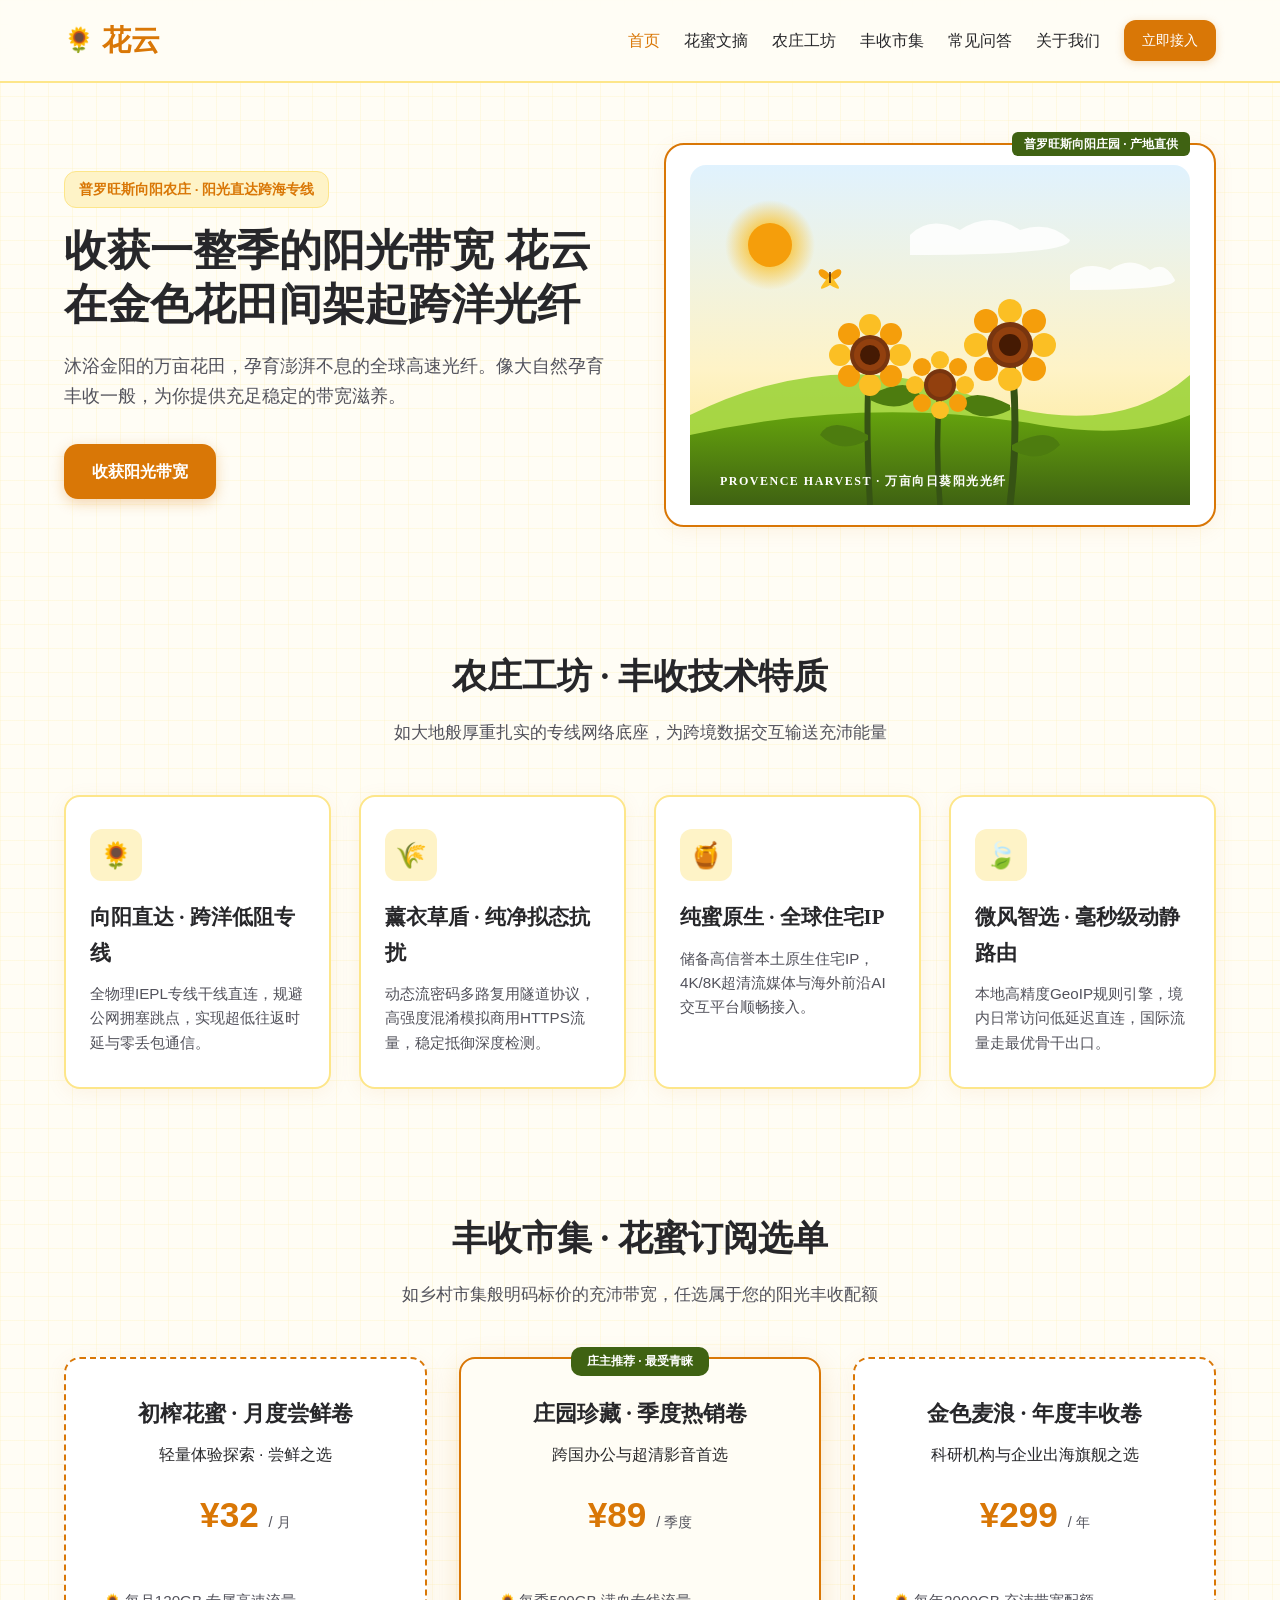
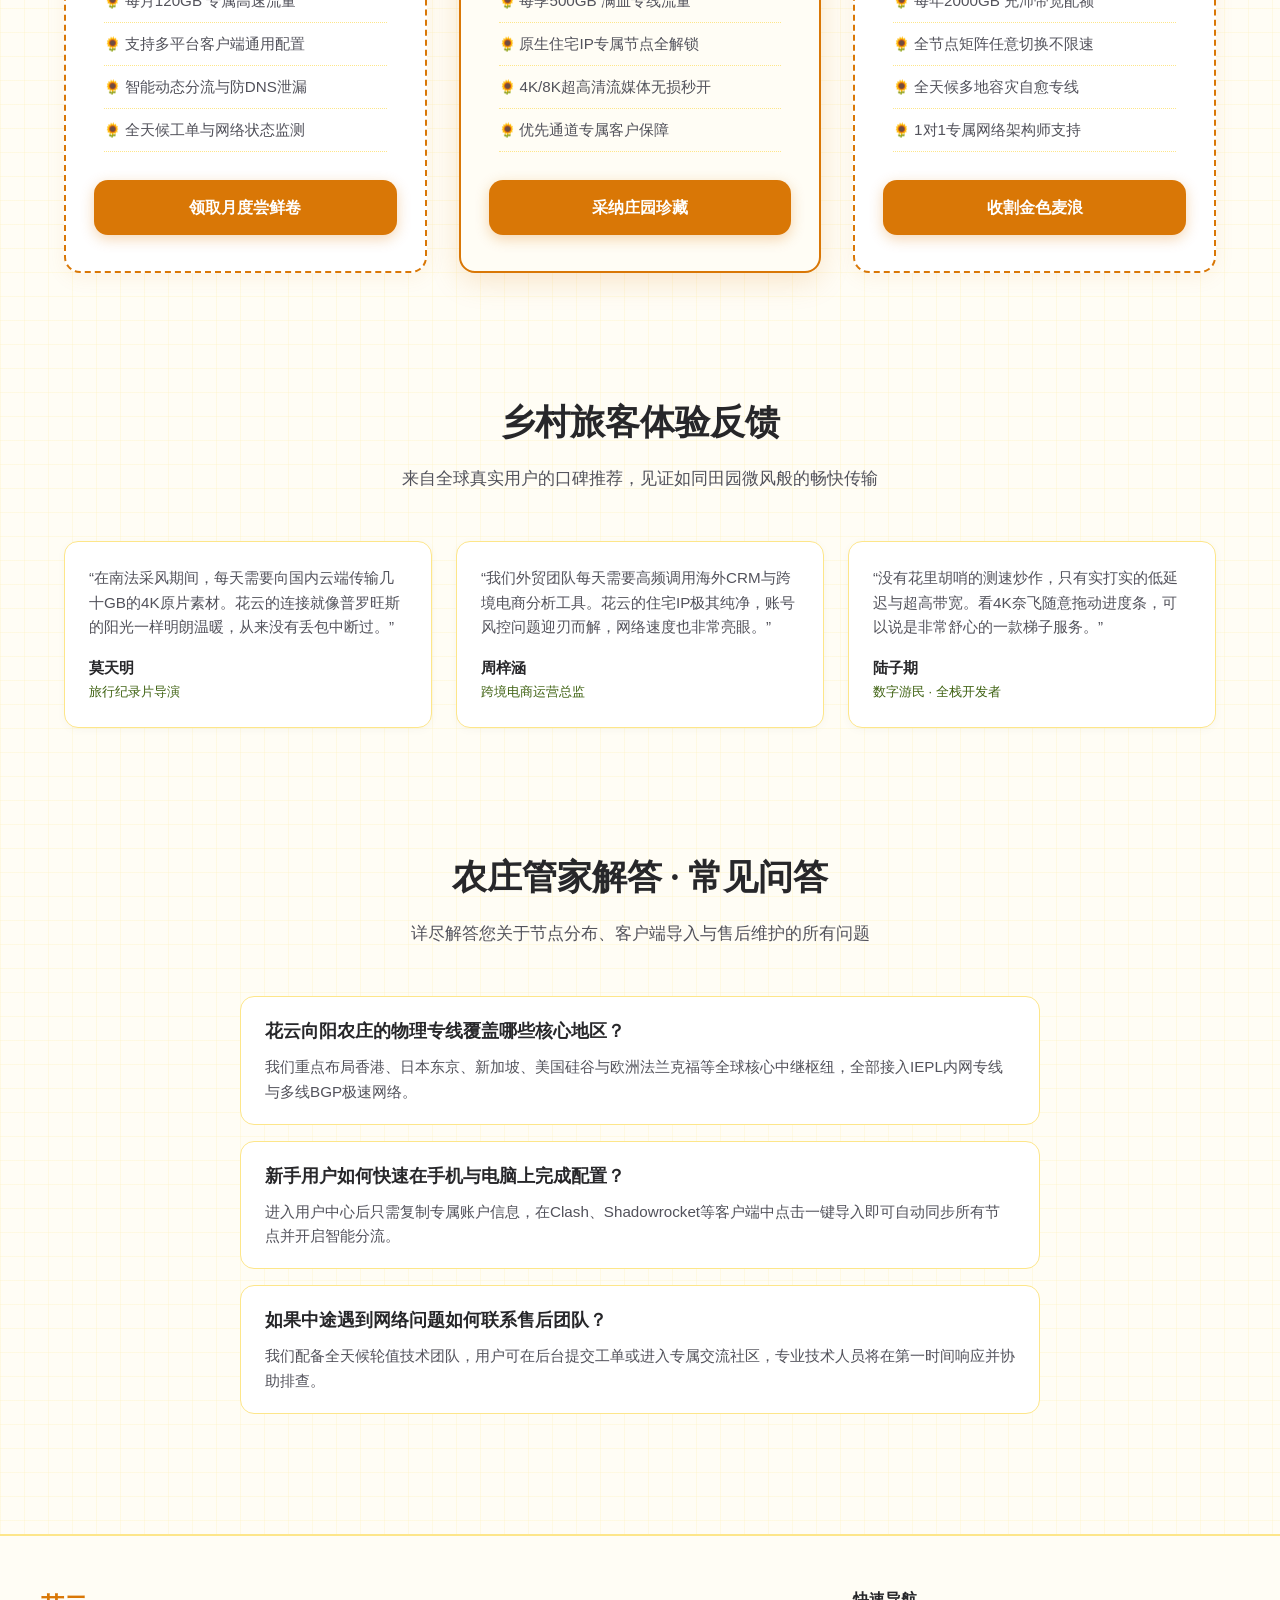
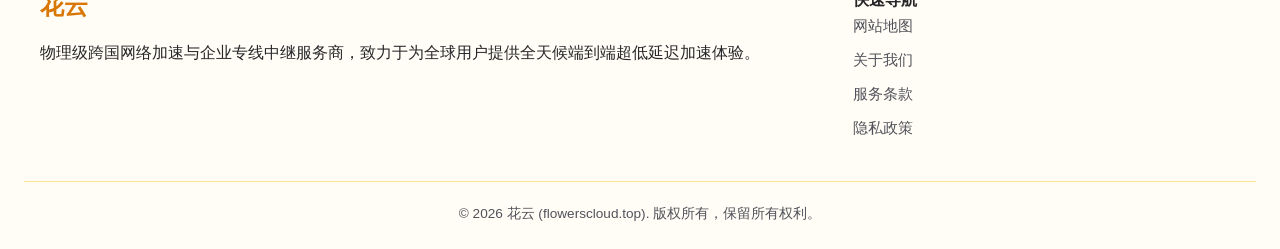
==== commit 3dff9e94: "revert: restore original layout and structure prior to pricing changes while keeping bespoke hero in" ====
--- a/index.html
+++ b/index.html
@@ -46,8 +46,8 @@
   <section class="hero">
     <div class="hero-content">
       <span class="hero-tag">普罗旺斯向阳农庄 · 阳光直达跨海专线</span>
-      <h1>沐浴金阳的万亩花田，孕育澎湃不息的全球高速光纤</h1>
-      <p>置身南法乡村市集的质朴与热烈，将大自然的丰收生机融入网络工程，享受如夏日微风般流畅无阻的国际互联新速度。</p>
+      <h1>收获一整季的阳光带宽 <span>花云在金色花田间架起跨洋光纤</span></h1>
+      <p>沐浴金阳的万亩花田，孕育澎湃不息的全球高速光纤。像大自然孕育丰收一般，为你提供充足稳定的带宽滋养。</p>
       <div class="hero-btns">
         <a href="https://ww012.twilightaff.com/#/?code=A56DH1Af" class="btn-primary" rel="nofollow" target="_blank">收获阳光带宽</a>
         
